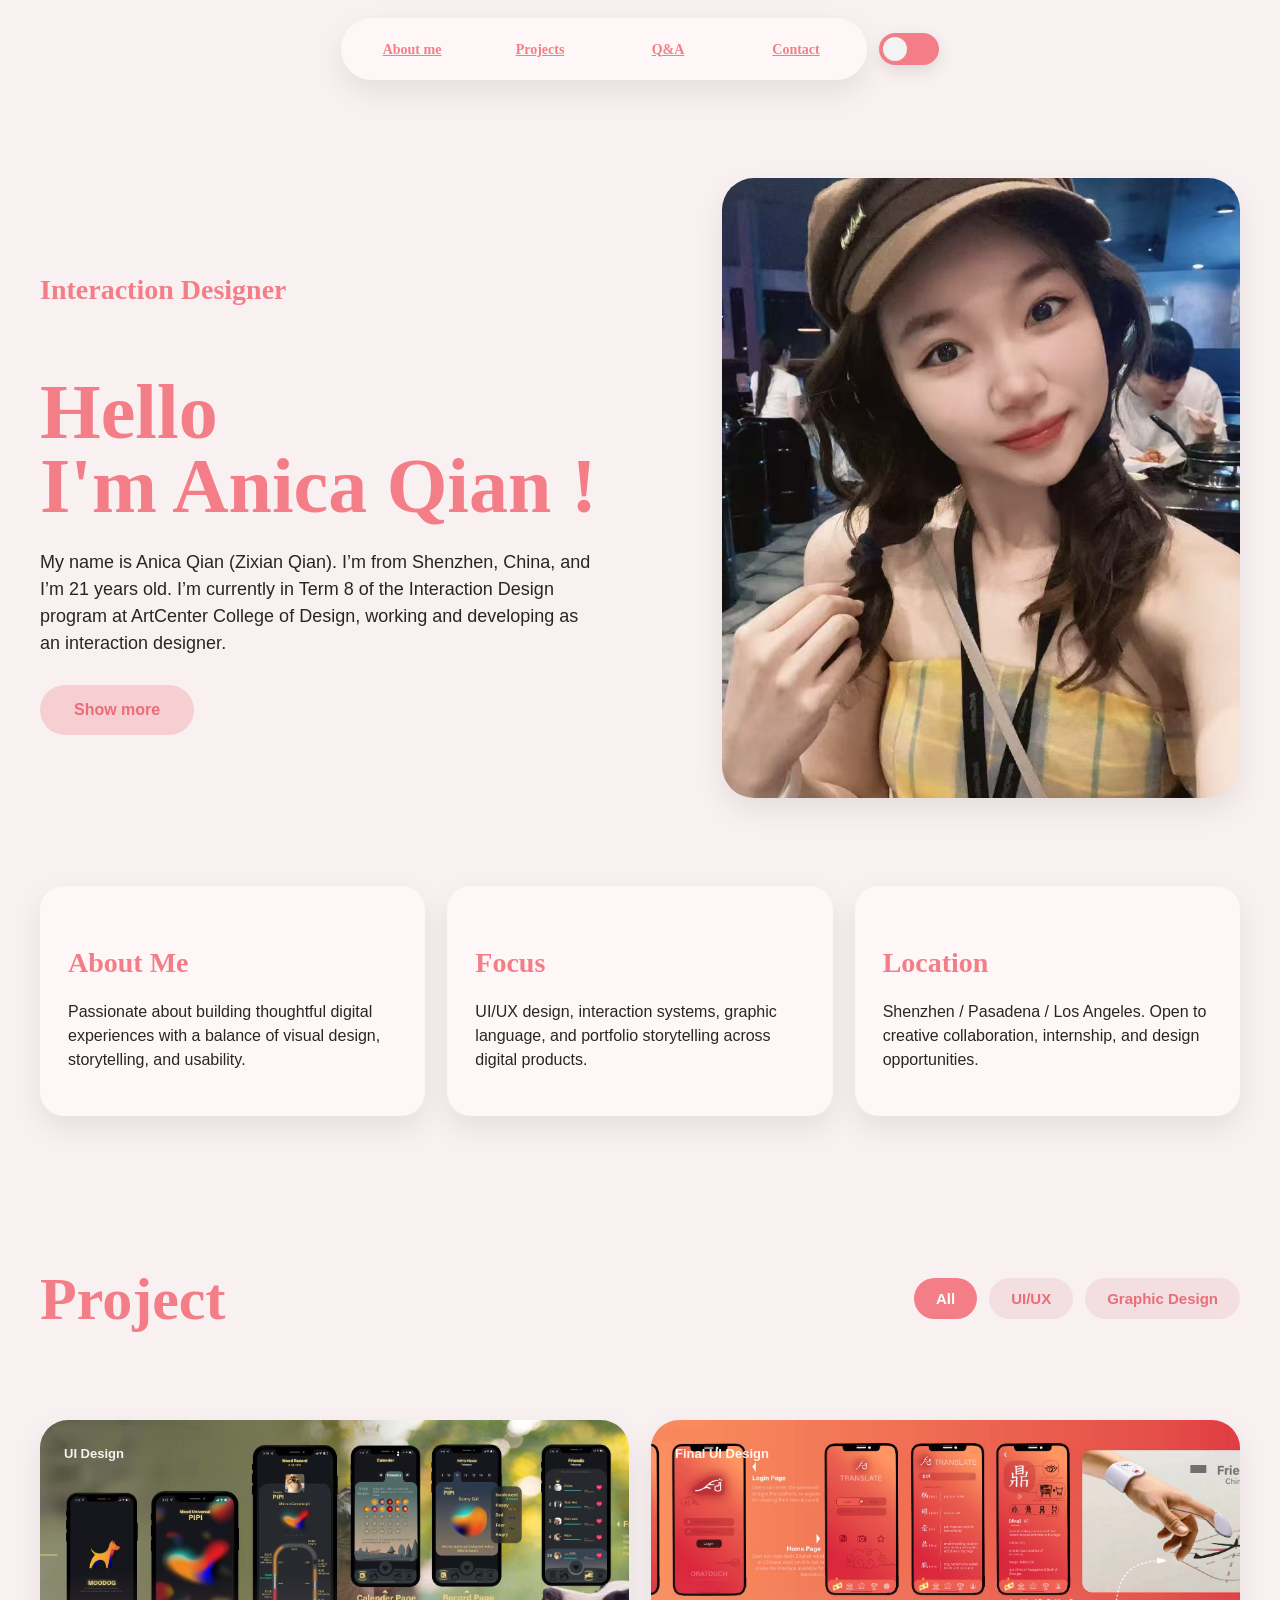
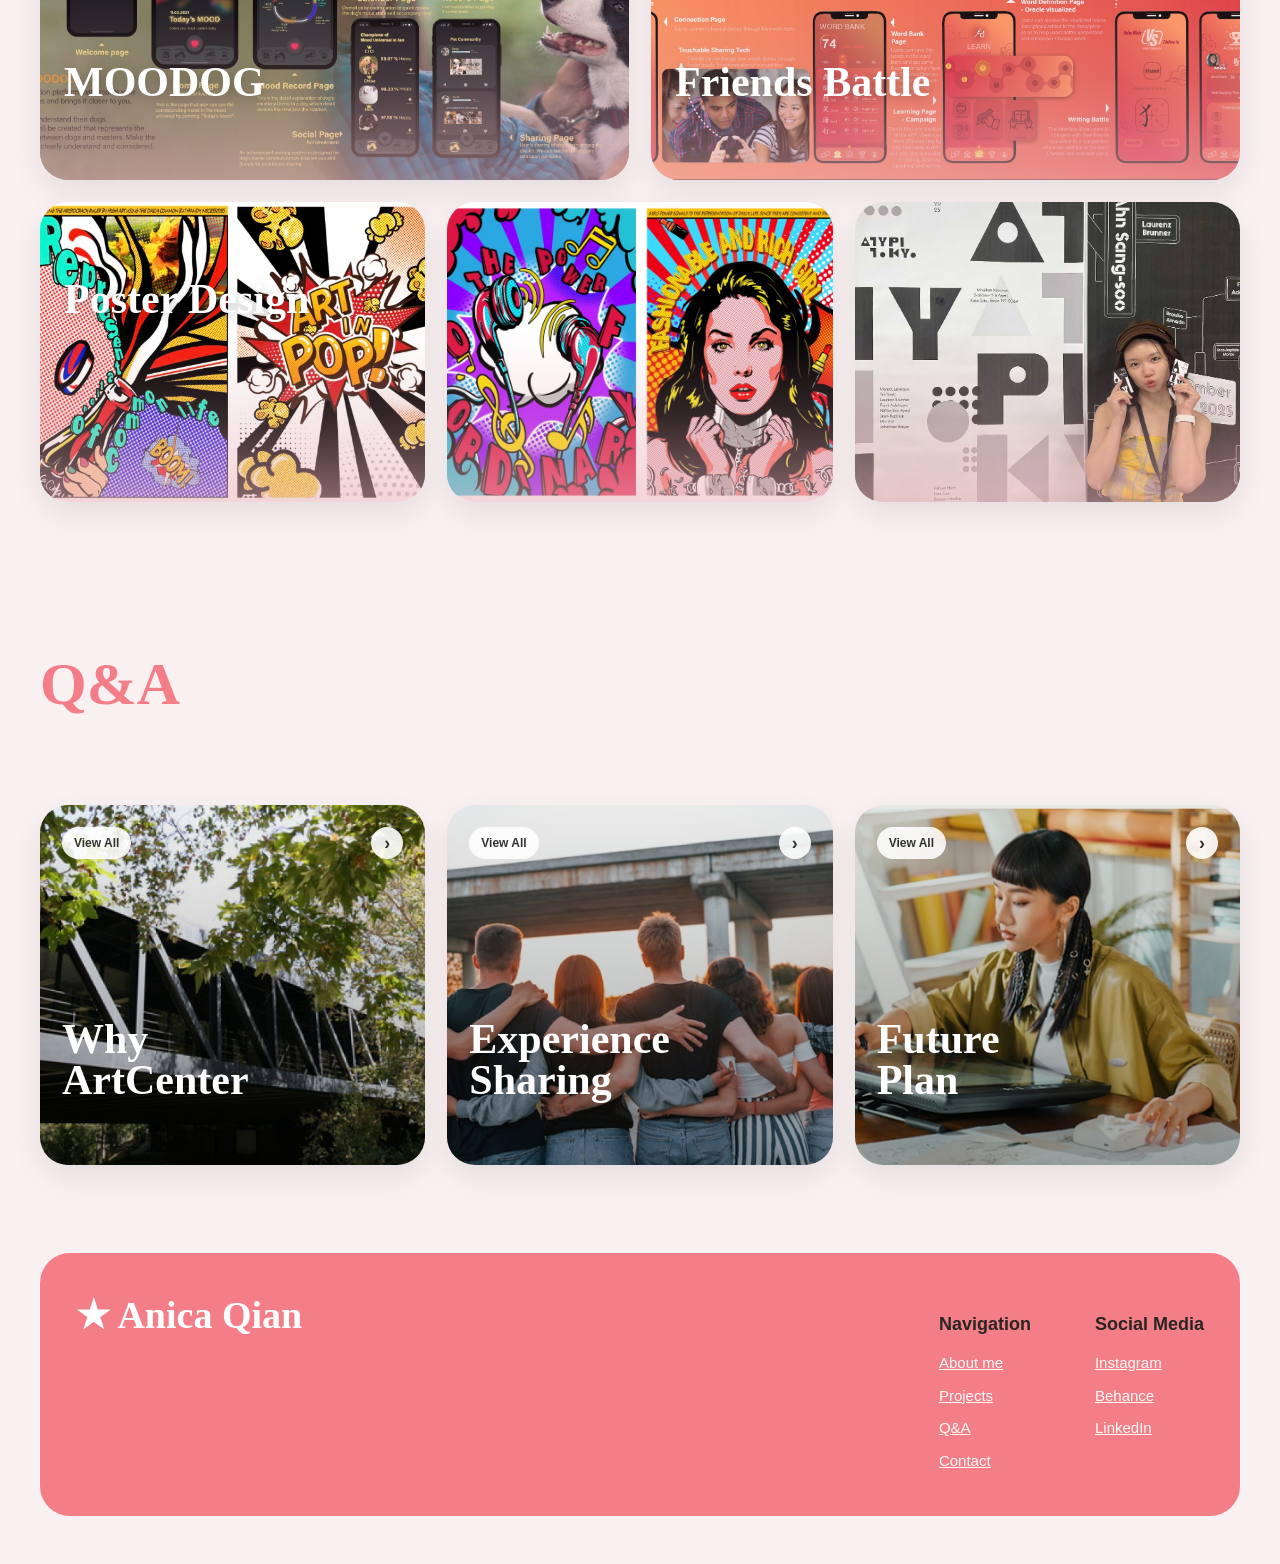
==== index.html @ 32e44bdc "rename homepage to index" ====
<!DOCTYPE html>
<html lang="en">
<head>
  <meta charset="UTF-8" />
  <meta name="viewport" content="width=device-width, initial-scale=1.0" />
  <title>Anica Qian Portfolio</title>
  <link rel="stylesheet" href="cssreset.css" />
  <link rel="stylesheet" href="style.css" />
</head>
<body>
  <div class="site-wrapper">

    
    <header class="header">
  <button class="menu-toggle" id="menuToggle" aria-label="Open menu"
  onclick="document.getElementById('siteNav').classList.toggle('open'); this.classList.toggle('active');">
    <span></span>
    <span></span>
  </button>

  <nav class="nav" id="siteNav">
    <a href="#about" class="nav-link">About me</a>
    <a href="#projects" class="nav-link">Projects</a>
    <a href="#qa" class="nav-link">Q&amp;A</a>
    <a href="#footer" class="nav-link">Contact</a>
  </nav>

  <label class="theme-toggle" for="themeCheckbox" aria-label="Toggle dark mode">
    <input type="checkbox" id="themeCheckbox" />
    <span class="theme-slider"></span>
  </label>
</header>
   
    <main>
      <section class="hero section" id="about">
        <div class="hero-left">
          <p class="hero-tag serif-title">Interaction Designer</p>
          <h1 class="hero-title serif-title">Hello<br />I'm Anica Qian !</h1>
          <p class="hero-intro">
            My name is Anica Qian (Zixian Qian). I’m from Shenzhen, China,
            and I’m 21 years old. I’m currently in Term 8 of the Interaction
            Design program at ArtCenter College of Design, working and developing
            as an interaction designer.
          </p>
          <button class="primary-btn">Show more</button>
        </div>

        <div class="hero-right">
  <div class="hero-photo-card">
    <img class="hero-img active" src="img1.jpg" />
    <img class="hero-img" src="img2.jpg" />
    <img class="hero-img" src="img3.jpg" />
  </div>
</div>
      </section>

      
      <section class="section about-strip">
        <div class="info-card">
          <h3 class="serif-title">About Me</h3>
          <p>
            Passionate about building thoughtful digital experiences with a
            balance of visual design, storytelling, and usability.
          </p>
        </div>
        <div class="info-card">
          <h3 class="serif-title">Focus</h3>
          <p>
            UI/UX design, interaction systems, graphic language, and portfolio
            storytelling across digital products.
          </p>
        </div>
        <div class="info-card">
          <h3 class="serif-title">Location</h3>
          <p>
            Shenzhen / Pasadena / Los Angeles. Open to creative collaboration,
            internship, and design opportunities.
          </p>
        </div>
      </section>

      <section class="section projects-section" id="projects">
        <div class="section-head">
          <h2 class="section-title serif-title">Project</h2>

          <div class="filter-group">
            <button class="filter-btn active">All</button>
            <button class="filter-btn">UI/UX</button>
            <button class="filter-btn">Graphic Design</button>
          </div>
        </div>

        <div class="projects-grid">
          <article class="project-card large-card">
  <img src="img7.jpg" alt="MOODOG project" />

  <div class="project-overlay">
    <span class="project-label">UI Design</span>
    <h3 class="project-name serif-title">MOODOG</h3>
  </div>

  <div class="project-hover-content">
    <span class="project-label">UI Design</span>
    <h3 class="project-name serif-title">MOODOG</h3>
    <p class="project-description">
      Moodog is a solution platform that records your dog's mood changes
      and brings it closer to you.
      <br /><br />
      Better for people understand their dogs. A special pattern will be
      created that represents the daily relationship between dogs and
      masters. Make the information can be clearly understand and considered.
    </p>
  </div>
</article>

         <article class="project-card large-card">
  <img src="img5.jpg" alt="Friends Battle project" />

  <div class="project-overlay">
    <span class="project-label">Final UI Design</span>
    <h3 class="project-name serif-title">Friends Battle</h3>
  </div>

  <div class="project-hover-content">
    <span class="project-label">Final UI Design</span>
    <h3 class="project-name serif-title">Friends Battle</h3>
    <h4 class="project-subtitle">Chinese hand writing</h4>
    <p class="project-description">
      Oratouch is an interactive Chinese learning app that helps users
      learn vocabulary and practice handwriting in a fun way. It combines
      translation, visualized character meanings, and a personalized word
      bank to support language learning. 
  </div>
</article>

          <article class="project-card small-card">
  <img
    src="img9.jpg"
    alt="Poster design 1"
  />
  <div class="project-overlay">
    <h3 class="project-name serif-title">Poster Design</h3>
  </div>
</article>
          <article class="project-card small-card">
            <img
              src="img10.jpg"
              alt="Poster design 2"
            />
          </article>

          <article class="project-card small-card">
            <img
              src="img21.jpg"
              alt="Poster design 3"
            />
          </article>
        </div>

       
      </section>

      
      <section class="section qa-section" id="qa">
        <div class="section-head">
          <h2 class="section-title serif-title">Q&amp;A</h2>
        </div>

        <div class="qa-grid">
          
           <a href="why-artcenter.html" class="qa-card qa-link-card">
  <img src="img11.png" alt="Why ArtCenter" />
  <div class="qa-overlay">
    <div class="qa-top">
      <span class="qa-pill">View All</span>
      <span class="qa-arrow">›</span>
    </div>
    <h3 class="qa-title serif-title">Why<br />ArtCenter</h3>
  </div>
</a>

          <a href="experience-sharing.html" class="qa-card qa-link-card">
  <img
    src="img12.png"
    alt="Experience Sharing"
  />
  <div class="qa-overlay">
    <div class="qa-top">
      <span class="qa-pill">View All</span>
      <span class="qa-arrow">›</span>
    </div>
    <h3 class="qa-title serif-title">Experience<br />Sharing</h3>
  </div>
</a>

          <a href="future-plan.html" class="qa-card qa-link-card">
  <img
    src="img13.png"
    alt="Future Plan"
  />
  <div class="qa-overlay">
    <div class="qa-top">
      <span class="qa-pill">View All</span>
      <span class="qa-arrow">›</span>
    </div>
    <h3 class="qa-title serif-title">Future<br />Plan</h3>
  </div>
</a>
        </div>
      </section>
    </main>

   
    <footer class="footer" id="footer">
      <div class="footer-brand serif-title">★ Anica Qian</div>

      <div class="footer-links">
        <div class="footer-col">
          <h4>Navigation</h4>
          <a href="#about">About me</a>
          <a href="#projects">Projects</a>
          <a href="#qa">Q&amp;A</a>
          <a href="#footer">Contact</a>
        </div>

        <div class="footer-col">
          <h4>Social Media</h4>
          <a href="#">Instagram</a>
          <a href="#">Behance</a>
          <a href="#">LinkedIn</a>
        </div>
      </div>
    </footer>
  </div>

  <script src="java.js"></script>
</body>
</html>
---- style.css ----
:root {
  --bg: #f9f0f1;
  --surface: #fff7f7;
  --primary: #f47e87;
  --primary-dark: #eb6d77;
  --soft-pink: #f6cfd3;
  --soft-pink-2: #f3dfe1;
  --text: #2a2525;
  --white: #ffffff;
  --shadow: 0 12px 30px rgba(0, 0, 0, 0.08);
  --border-radius: 24px;
  --max-width: 1280px;
}

body:has(#themeCheckbox:checked) {
  --bg: #1b1819;
  --surface: #272122;
  --primary: #f1b8c8;
  --primary-dark: #d98fa0;
  --soft-pink: #4b373a;
  --soft-pink-2: #3b2d2f;
  --text: #f8eeee;
  --white: #ffffff;
  --shadow: 0 12px 30px rgba(0, 0, 0, 0.25);
}

body {
  font-family: Arial, Helvetica, sans-serif;
  background: var(--bg);
  color: var(--text);
  line-height: 1.5;
  transition: background 0.35s ease, color 0.35s ease;
}

.nav {
  background: var(--surface);
  border-radius: 999px;
  padding: 6px 10px;
  display: inline-flex;
  align-items: center;
  justify-content: center;
  gap: 6px;
  height: 50px;
  box-shadow: var(--shadow);
}

.theme-toggle {
  position: relative;
  width: 60px;
  height: 32px;
  display: inline-block;
  flex-shrink: 0;
  cursor: pointer;
  align-self: center;
}

.theme-toggle input {
  position: absolute;
  opacity: 0;
  pointer-events: none;
}

.theme-slider {
  position: absolute;
  inset: 0;
  background: var(--primary);
  border-radius: 999px;
  box-shadow: 0 6px 16px rgba(0, 0, 0, 0.1);
  transition: background 0.25s ease;
}

.theme-slider::before {
  content: "";
  position: absolute;
  width: 24px;
  height: 24px;
  left: 4px;
  top: 4px;
  border-radius: 50%;
  background: #f3f3f3;
  transition: transform 0.25s ease;
}

.theme-toggle input:checked + .theme-slider::before {
  transform: translateX(28px);
}

.nav-link,
.section-title,
.serif-title,
.hero-tag,
.hero-title {
  color: var(--primary);
}

.hero-intro,
.info-card p,
.project-description,
.footer a,
.footer h4 {
  color: var(--text);
}


img {
  width: 100%;
  height: 100%;
  object-fit: cover;
}

.site-wrapper {
  max-width: var(--max-width);
  margin: 0 auto;
  padding: 170px 32px 40px;
}

.section {
  margin-bottom: 88px;
}

.serif-title {
  font-family: Georgia, "Times New Roman", serif;
  color: var(--primary);
  font-weight: 700;
}


.header {
  position: fixed;
  top: 18px;
  left: 50%;
  transform: translateX(-50%);
  width: auto;
  z-index: 9999;
  display: flex;
  justify-content: center;
  gap: 12px;
}

.logo {
  font-size: 34px;
  white-space: nowrap;
}


.nav-link {
  display: inline-flex;
  align-items: center;
  justify-content: center;
  min-width: 90px;
  height: 38px;
  padding: 0 16px;
  border-radius: 999px;
  color: var(--primary);
  font-size: 14px;
  font-weight: 700;
  font-family: Georgia, "Times New Roman", serif;
  transition: 0.25s;
}


.nav-link {
  display: inline-flex;
  align-items: center;
  justify-content: center;
  min-width: 90px;
  height: 38px;
  padding: 0 16px;
  border-radius: 999px;
  color: var(--primary);
  font-size: 14px;
  font-weight: 700;
  font-family: Georgia, "Times New Roman", serif;
  transition: 0.25s;
}

.nav-link:hover {
  background: var(--primary);
  color: var(--white);
}

.nav-link.active {
  background: var(--primary);
  color: var(--white);
}

.hero {
  display: grid;
  grid-template-columns: 1.1fr 0.9fr;
  gap: 48px;
  align-items: center;
}

.hero-tag {
  font-size: 28px;
  margin-bottom: 18px;
}

.hero-title {
  font-size: 78px;
  line-height: 0.95;
  margin-bottom: 26px;
}

.hero-photo-card {
  position: relative;
  overflow: hidden;
}

.hero-img {
  position: absolute;
  inset: 0;
  width: 100%;
  height: 100%;
  object-fit: cover;

  opacity: 0;
  transition: opacity 0.8s ease;
}

.hero-img.active {
  opacity: 1;
}

.hero-intro {
  max-width: 560px;
  font-size: 18px;
  margin-bottom: 28px;
}

.btn,
.show-more-btn,
button {
  background: var(--primary);
  color: var(--white);
  border: none;
  transition: background 0.3s ease, color 0.3s ease, transform 0.2s ease;
}
.btn:hover,
.show-more-btn:hover,
button:hover {
  background: var(--primary-dark);
}

.hero-photo-card {
  position: relative;  
  height: 620px;
  overflow: hidden;
  border-radius: 32px;
}

.hero-img {
  position: absolute;   
  top: 0;
  left: 0;
  width: 100%;
  height: 100%;
  object-fit: cover;

  opacity: 0;
  transition: opacity 0.8s ease;
}

.hero-img.active {
  opacity: 1;
}

.primary-btn {
  background: var(--soft-pink);
  color: var(--primary-dark);
  padding: 16px 34px;
  border-radius: 999px;
  font-size: 16px;
  font-weight: 700;
  transition: 0.25s;

   border: none;
}

.primary-btn:hover {
  transform: translateY(-2px);
}

.hero-photo-card {
  height: 620px;
  border-radius: 32px;
  overflow: hidden;
  box-shadow: var(--shadow);
}


.about-strip {
  display: grid;
  grid-template-columns: repeat(3, 1fr);
  gap: 22px;
}

.info-card {
  background: var(--surface);
  border-radius: var(--border-radius);
  padding: 28px;
  box-shadow: var(--shadow);
  transition: all 0.3s ease;
}

.info-card:hover {
  transform: translateY(-8px);
  box-shadow: 0 16px 40px rgba(0, 0, 0, 0.12);
}

.info-card h3 {
  font-size: 28px;
  margin-bottom: 12px;
}

.info-card p {
  font-size: 16px;
}


.section-head {
  display: flex;
  justify-content: space-between;
  align-items: center;
  gap: 24px;
  margin-bottom: 26px;
}

.section-title {
  font-size: 60px;
}

.filter-group {
  display: flex;
  gap: 12px;
  flex-wrap: wrap;
}

.filter-btn {
  background: var(--soft-pink-2);
  color: var(--primary-dark);
  padding: 12px 22px;
  border-radius: 999px;
  font-size: 15px;
  font-weight: 700;
  border: none;
}

.filter-btn.active,
.filter-btn:hover {
  background: var(--primary);
  color: var(--white);
}


.projects-grid {
  display: grid;
  grid-template-columns: repeat(12, 1fr);
  gap: 22px;
}

.project-card {
  position: relative;
  overflow: hidden;
  border-radius: 28px;
  box-shadow: var(--shadow);

}


.project-card::after {
  content: "";
  position: absolute;
  inset: 0;
  z-index: 1;
  background: linear-gradient(
    to top,
    rgba(237, 181, 188, 0.572) 0%,
    rgba(219, 165, 171, 0.241) 28%,
    rgba(255, 210, 215, 0) 58%
  );
  pointer-events: none;
}

.qa-card::after {
  content: "";
  position: absolute;
  inset: 0;
  z-index: 1;
  background: linear-gradient(
    to top,
    rgba(0, 0, 0, 0.34),
    rgba(0, 0, 0, 0.05)
  );
  pointer-events: none;
}

.large-card {
  grid-column: span 6;
  height: 360px;
}

.small-card {
  grid-column: span 4;
  height: 300px;
}

.project-overlay {
  position: absolute;
  inset: 0;
  z-index: 2;
  padding: 24px;
  display: flex;
  flex-direction: column;
  justify-content: space-between;
}

.project-label {
  font-size: 13px;
  color: rgba(255, 255, 255, 0.92);
  font-weight: 700;
}

.project-name {
  font-size: 42px;
  color: var(--white);
  text-shadow: 0 3px 12px rgba(0, 0, 0, 0.25);
}

.poster-caption {
  margin-top: 18px;
  font-size: 34px;
  text-align: left;
}


.qa-grid {
  display: grid;
  grid-template-columns: repeat(3, 1fr);
  gap: 22px;
}

.qa-card {
  position: relative;
  height: 360px;
  overflow: hidden;
  border-radius: 28px;
  box-shadow: var(--shadow);
}

.project-card {
  position: relative;
  overflow: hidden;
}

.project-hover-content {
  position: absolute;
  inset: 0;
  z-index: 3;
  padding: 28px 34px;
  display: flex;
  flex-direction: column;
  justify-content: flex-start;
  color: white;

  background: linear-gradient(
    to top,
    rgba(235, 170, 175, 0.62) 0%,
    rgba(80, 70, 70, 0.45) 45%,
    rgba(35, 35, 35, 0.38) 100%
  );

  opacity: 0;
  transition: opacity 0.35s ease;
  pointer-events: none;
}

.project-card:hover .project-hover-content {
  opacity: 1;
}

.project-card:hover .project-overlay {
  opacity: 0;
  transition: opacity 0.25s ease;
}

.project-hover-content .project-label {
  font-size: 14px;
  color: rgba(255, 255, 255, 0.82);
  margin-bottom: 10px;
}

.project-hover-content .project-name {
  font-size: 34px;
  color: white;
  margin-bottom: 8px;
}

.project-subtitle {
  font-size: 18px;
  font-weight: 700;
  color: white;
  margin-bottom: 18px;
}

.project-description {
  max-width: 88%;
  font-size: 16px;
  line-height: 1.35;
  color: rgba(255, 255, 255, 0.95);
}

.qa-overlay {
  position: absolute;
  inset: 0;
  z-index: 2;
  padding: 22px;
  display: flex;
  flex-direction: column;
  justify-content: space-between;
  color: var(--white);
}

.qa-top {
  display: flex;
  justify-content: space-between;
  align-items: center;
}

.qa-pill {
  background: rgba(255, 255, 255, 0.88);
  color: #333;
  font-size: 12px;
  padding: 7px 12px;
  border-radius: 999px;
  font-weight: 700;
}

.qa-arrow {
  width: 32px;
  height: 32px;
  border-radius: 50%;
  background: rgba(255, 255, 255, 0.9);
  color: #333;
  display: flex;
  align-items: center;
  justify-content: center;
  font-size: 18px;
  font-weight: 700;
}

.qa-link-card {
  display: block;
}
.qa-title {
  font-size: 42px;
  line-height: 0.98;
  color: var(--white);
}


.footer {
  background: var(--primary);
  color: var(--white);
  border-radius: 30px;
  padding: 34px 36px;
  display: flex;
  justify-content: space-between;
  align-items: flex-start;
  gap: 32px;
}

.footer-brand {
  font-size: 38px;
  color: var(--white);
}

.footer-links {
  display: flex;
  gap: 64px;
}

.footer-col h4 {
  font-size: 18px;
  margin-bottom: 14px;
}

.footer-col a {
  display: block;
  margin-bottom: 10px;
  font-size: 15px;
  color: rgba(255, 255, 255, 0.95);
}


@media (max-width: 1100px) {
  .hero {
    grid-template-columns: 1fr;
  }

  .hero-photo-card {
    height: 500px;
  }

  .about-strip {
    grid-template-columns: 1fr;
  }

  .section-head {
    flex-direction: column;
    align-items: flex-start;
  }

  .large-card {
    grid-column: span 12;
  }

  .small-card {
    grid-column: span 4;
  }

  .qa-grid {
    grid-template-columns: 1fr;
  }

  .footer {
    flex-direction: column;
  }
}

@media (max-width: 760px) {
  .header {
    position: relative !important;
    display: block !important;
    margin-bottom: 20px !important;
  }

  #menuToggle {
    display: block !important;
    position: absolute !important;
    top: 6px !important;
    right: 0 !important;
    z-index: 100000 !important;
  }

  #siteNav {
    display: none !important;
  }

  #siteNav.open {
  display: flex !important;
  position: relative !important;
  top: auto !important;
  left: auto !important;
  right: auto !important;
  width: 100% !important;
  flex-direction: column !important;
  gap: 10px !important;
  padding-top: 16px !important;
  background: transparent !important;
  box-shadow: none !important;
  z-index: auto !important;
}

  #siteNav.open .nav-link {
    display: block !important;
    width: 100% !important;
    text-align: center !important;
    font-size: 18px !important;
    line-height: 1.2 !important;
    padding: 14px 16px !important;
    border-radius: 999px !important;
    background: var(--soft-pink) !important;
    color: var(--primary) !important;
  }

  .theme-toggle {
    position: relative !important;
    display: block !important;
    margin: 14px 0 0 auto !important;
    right: auto !important;
    top: auto !important;
    z-index: auto !important;
  }
}



 body:has(#themeCheckbox:checked) {
  background: var(--bg);
  color: var(--text);
}

body:has(#themeCheckbox:checked) {
  background: var(--surface);
  box-shadow: var(--shadow);
}

 body:has(#themeCheckbox:checked) .info-card {
  background: var(--surface);
  color: var(--text);
}

 body:has(#themeCheckbox:checked) .footer {
  background: var(--primary);
  color: var(--white);
}

body:has(#themeCheckbox:checked) .nav-link,
body:has(#themeCheckbox:checked) .section-title,
body:has(#themeCheckbox:checked) .serif-title,
body:has(#themeCheckbox:checked) .hero-tag,
body:has(#themeCheckbox:checked) .hero-title {
  color: var(--primary);
}
body:has(#themeCheckbox:checked) .hero-intro,
body:has(#themeCheckbox:checked) .info-card p,
body:has(#themeCheckbox:checked) .project-description,
body:has(#themeCheckbox:checked) .footer a,
body:has(#themeCheckbox:checked) .footer h4 {
  color: var(--text);
}

body:has(#themeCheckbox:checked) .project-card {
  box-shadow: var(--shadow);
}

body:has(#themeCheckbox:checked)  .qa-card {
  box-shadow: var(--shadow);
}

body:has(#themeCheckbox:checked)  .hero-photo-card {
  box-shadow: var(--shadow);
}
.menu-toggle {
  display: none;
  width: 44px;
  height: 44px;
  border: none;
  background: transparent;
  cursor: pointer;
  padding: 0;
  z-index: 1002;
}

.menu-toggle span {
  display: block;
  width: 28px;
  height: 3px;
  margin: 5px auto;
  border-radius: 999px;
  background: var(--primary);
  transition: transform 0.3s ease, opacity 0.3s ease;
}

.menu-toggle.active span:nth-child(1) {
  transform: translateY(8px) rotate(45deg);
}

.menu-toggle.active span:nth-child(2) {
  opacity: 0;
}

.menu-toggle.active span:nth-child(3) {
  transform: translateY(-8px) rotate(-45deg);
}

@media (max-width: 760px) {
  .header {
    position: relative;
    display: flex;
    align-items: flex-start;
    justify-content: space-between;
    gap: 12px;
  }

  .menu-toggle {
    display: block;
    order: 2;
    position: absolute;
    top: 0px;
    right: 0;
  }

  .nav {
    display: none;
    width: 100%;
    flex-direction: column;
    gap: 12px;
    background: transparent;
    box-shadow: none;
    padding: 56px 0 0;
  }

  .nav.open {
    display: flex;
  }

  .nav-link {
    width: 100%;
    display: block;
    text-align: center;
    background: var(--soft-pink);
    color: var(--primary);
    font-family: Georgia, "Times New Roman", serif;
    font-size: 24px;
    font-weight: 700;
    padding: 18px 20px;
    border-radius: 999px;
  }

  .nav-link.active,
  .nav-link:hover {
    background: var(--primary);
    color: var(--white);
  }

  .theme-toggle {
    position: absolute;
    right: 18px;
    top: 320px;
    z-index: 1001;
  }
}

@media (min-width: 761px) {
  .menu-toggle {
    display: none;
  }

  .nav {
    display: inline-flex !important;
  }
}

@media (max-width: 760px) {
  .header {
    position: relative !important;
  }

  .menu-toggle {
    display: block !important;
    position: absolute !important;
    top: 6px !important;
    right: 0 !important;
    z-index: 10003 !important;
  }

  .nav {
    display: none !important;
    position: absolute !important;
    top: 56px !important;
    left: 0 !important;
    right: 0 !important;
    width: 100% !important;
    flex-direction: column !important;
    gap: 12px !important;
    padding: 0 !important;
    background: transparent !important;
    box-shadow: none !important;
    z-index: 10002 !important;
  }

  .nav.open {
    display: flex !important;
  }

  .nav-link {
    width: 100% !important;
    display: block !important;
    text-align: center !important;
    font-size: 24px !important;
    padding: 18px 20px !important;
    border-radius: 999px !important;
  }

  .theme-toggle {
    position: absolute !important;
    right: 18px !important;
    top: 300px !important;
    z-index: 10003 !important;
  }
}
@media (max-width: 760px) {
  #menuToggle {
    display: block !important;
    position: absolute !important;
    top: 6px !important;
    right: 0 !important;
    z-index: 10010 !important;
  }

  #siteNav {
    display: none !important;
  }

  #siteNav.open {
    display: flex !important;
    position: absolute !important;
    top: 56px !important;
    left: 0 !important;
    right: 0 !important;
    width: 100% !important;
    flex-direction: column !important;
    gap: 12px !important;
    padding: 0 !important;
    background: transparent !important;
    box-shadow: none !important;
    z-index: 10009 !important;
  }

  #siteNav.open .nav-link {
    display: block !important;
    width: 100% !important;
    text-align: center !important;
    font-size: 24px !important;
    padding: 18px 20px !important;
    border-radius: 999px !important;
    background: var(--soft-pink) !important;
    color: var(--primary) !important;
  }
}
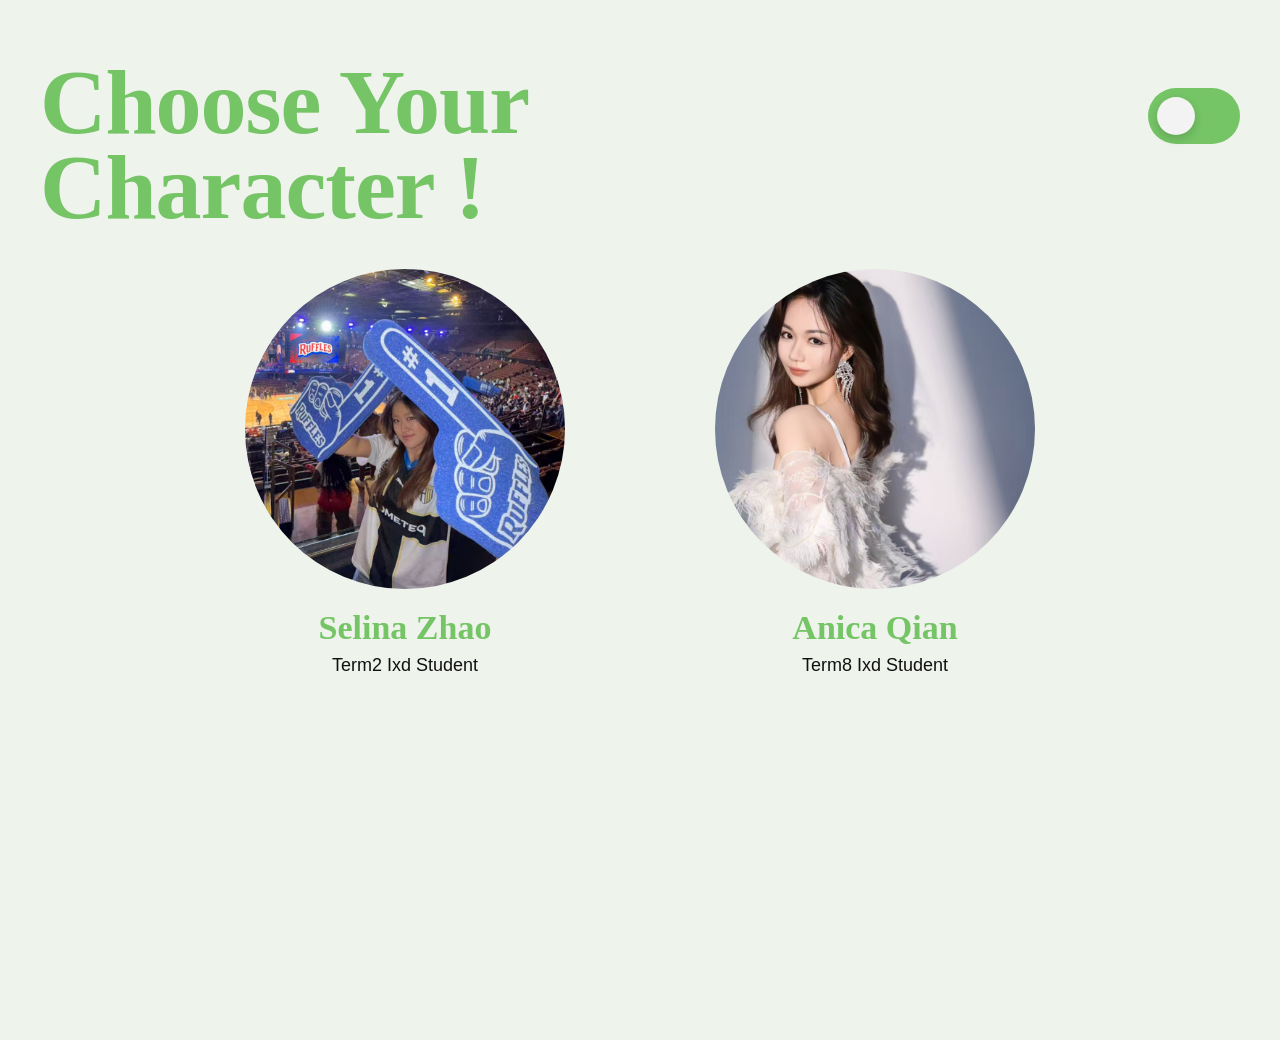
==== commit ead269ce: "add new html and css files" ====
--- a/index.html
+++ b/index.html
@@ -3,236 +3,233 @@
 <head>
   <meta charset="UTF-8" />
   <meta name="viewport" content="width=device-width, initial-scale=1.0" />
-  <title>Anica Qian Portfolio</title>
+  <title>Choose Your Character</title>
   <link rel="stylesheet" href="cssreset.css" />
-  <link rel="stylesheet" href="style.css" />
+  <style>
+    :root {
+      --bg: #eef3ec;
+      --green: #75c466;
+      --text: #111111;
+      --subtext: #111111;
+      --toggle-bg: #75c466;
+      --toggle-circle: #f3f3f3;
+    }
+
+    body.dark {
+      --bg: #000000;
+      --green: #7dff68;
+      --text: #ffffff;
+      --subtext: #ffffff;
+      --toggle-bg: #7dff68;
+      --toggle-circle: #f3f3f3;
+    }
+
+    body {
+      margin: 0;
+      background: var(--bg);
+      font-family: Arial, Helvetica, sans-serif;
+      min-height: 100vh;
+      transition: background 0.3s ease, color 0.3s ease;
+    }
+
+    .landing-page {
+      max-width: 1200px;
+      margin: 0 auto;
+      padding: 60px 40px 80px;
+      min-height: 100vh;
+    }
+
+    .top-row {
+      display: flex;
+      justify-content: space-between;
+      align-items: flex-start;
+      margin-bottom: 40px;
+    }
+
+    .landing-title {
+      font-family: Georgia, "Times New Roman", serif;
+      font-size: 92px;
+      line-height: 0.92;
+      color: var(--green);
+      font-weight: 700;
+      letter-spacing: -1px;
+      margin: 0;
+    }
+
+    .theme-toggle {
+      width: 92px;
+      height: 56px;
+      background: var(--toggle-bg);
+      border: none;
+      border-radius: 999px;
+      position: relative;
+      flex-shrink: 0;
+      margin-top: 28px;
+      cursor: pointer;
+      padding: 0;
+    }
+
+    .theme-toggle-circle {
+      width: 38px;
+      height: 38px;
+      border-radius: 50%;
+      background: var(--toggle-circle);
+      position: absolute;
+      top: 9px;
+      left: 9px;
+      transition: left 0.28s ease;
+      box-shadow: 0 4px 10px rgba(0, 0, 0, 0.15);
+    }
+
+    body.dark .theme-toggle-circle {
+      left: 45px;
+    }
+
+    .character-grid {
+      display: flex;
+      justify-content: center;
+      gap: 110px;
+      margin-top: 10px;
+      flex-wrap: wrap;
+    }
+
+    .character-card {
+      text-align: center;
+      width: 360px;
+    }
+
+    .character-link {
+      text-decoration: none;
+      color: inherit;
+      display: block;
+    }
+
+    .character-photo {
+      width: 320px;
+      height: 320px;
+      margin: 0 auto 20px;
+      border-radius: 50%;
+      overflow: hidden;
+      transition: transform 0.3s ease, box-shadow 0.3s ease;
+    }
+
+    .character-photo img {
+      width: 100%;
+      height: 100%;
+      object-fit: cover;
+      display: block;
+      transition: transform 0.35s ease;
+    }
+
+    .character-photo:hover {
+      transform: translateY(-6px);
+      box-shadow: 0 10px 24px rgba(0, 0, 0, 0.18);
+    }
+
+    .character-photo:hover img {
+      transform: scale(1.05);
+    }
+
+    .character-name {
+      font-family: Georgia, "Times New Roman", serif;
+      font-size: 34px;
+      color: var(--green);
+      font-weight: 700;
+      margin: 0 0 8px;
+    }
+
+    .character-role {
+      font-size: 18px;
+      color: var(--subtext);
+      margin: 0;
+    }
+
+    @media (max-width: 900px) {
+      .landing-page {
+        padding: 36px 20px 60px;
+      }
+
+      .top-row {
+        flex-direction: column;
+        align-items: flex-start;
+        gap: 24px;
+        margin-bottom: 36px;
+      }
+
+      .landing-title {
+        font-size: 60px;
+      }
+
+      .theme-toggle {
+        margin-top: 0;
+      }
+
+      .character-grid {
+        gap: 50px;
+      }
+
+      .character-card {
+        width: 100%;
+      }
+
+      .character-photo {
+        width: 250px;
+        height: 250px;
+      }
+
+      .character-name {
+        font-size: 28px;
+      }
+    }
+  </style>
 </head>
 <body>
-  <div class="site-wrapper">
-
-    
-    <header class="header">
-  <button class="menu-toggle" id="menuToggle" aria-label="Open menu"
-  onclick="document.getElementById('siteNav').classList.toggle('open'); this.classList.toggle('active');">
-    <span></span>
-    <span></span>
-  </button>
-
-  <nav class="nav" id="siteNav">
-    <a href="#about" class="nav-link">About me</a>
-    <a href="#projects" class="nav-link">Projects</a>
-    <a href="#qa" class="nav-link">Q&amp;A</a>
-    <a href="#footer" class="nav-link">Contact</a>
-  </nav>
-
-  <label class="theme-toggle" for="themeCheckbox" aria-label="Toggle dark mode">
-    <input type="checkbox" id="themeCheckbox" />
-    <span class="theme-slider"></span>
-  </label>
-</header>
-   
-    <main>
-      <section class="hero section" id="about">
-        <div class="hero-left">
-          <p class="hero-tag serif-title">Interaction Designer</p>
-          <h1 class="hero-title serif-title">Hello<br />I'm Anica Qian !</h1>
-          <p class="hero-intro">
-            My name is Anica Qian (Zixian Qian). I’m from Shenzhen, China,
-            and I’m 21 years old. I’m currently in Term 8 of the Interaction
-            Design program at ArtCenter College of Design, working and developing
-            as an interaction designer.
-          </p>
-          <button class="primary-btn">Show more</button>
+  <div class="landing-page">
+    <div class="top-row">
+      <h1 class="landing-title">Choose Your<br />Character !</h1>
+
+      <button class="theme-toggle" id="themeToggle" aria-label="Toggle dark mode" type="button">
+        <span class="theme-toggle-circle"></span>
+      </button>
+    </div>
+
+    <div class="character-grid">
+      <a href="./selina.html" class="character-card character-link">
+  <div class="character-photo">
+    <img src="selina.png" alt="Selina Zhao" />
+  </div>
+  <h2 class="character-name">Selina Zhao</h2>
+  <p class="character-role">Term2 Ixd Student</p>
+</a>
+
+      <a href="./portfolio.html" class="character-card character-link">
+        <div class="character-photo">
+          <img src="anica.png" alt="Anica Qian" />
         </div>
-
-        <div class="hero-right">
-  <div class="hero-photo-card">
-    <img class="hero-img active" src="img1.jpg" />
-    <img class="hero-img" src="img2.jpg" />
-    <img class="hero-img" src="img3.jpg" />
+        <h2 class="character-name">Anica Qian</h2>
+        <p class="character-role">Term8 Ixd Student</p>
+      </a>
+    </div>
   </div>
-</div>
-      </section>
-
-      
-      <section class="section about-strip">
-        <div class="info-card">
-          <h3 class="serif-title">About Me</h3>
-          <p>
-            Passionate about building thoughtful digital experiences with a
-            balance of visual design, storytelling, and usability.
-          </p>
-        </div>
-        <div class="info-card">
-          <h3 class="serif-title">Focus</h3>
-          <p>
-            UI/UX design, interaction systems, graphic language, and portfolio
-            storytelling across digital products.
-          </p>
-        </div>
-        <div class="info-card">
-          <h3 class="serif-title">Location</h3>
-          <p>
-            Shenzhen / Pasadena / Los Angeles. Open to creative collaboration,
-            internship, and design opportunities.
-          </p>
-        </div>
-      </section>
-
-      <section class="section projects-section" id="projects">
-        <div class="section-head">
-          <h2 class="section-title serif-title">Project</h2>
-
-          <div class="filter-group">
-            <button class="filter-btn active">All</button>
-            <button class="filter-btn">UI/UX</button>
-            <button class="filter-btn">Graphic Design</button>
-          </div>
-        </div>
-
-        <div class="projects-grid">
-          <article class="project-card large-card">
-  <img src="img7.jpg" alt="MOODOG project" />
-
-  <div class="project-overlay">
-    <span class="project-label">UI Design</span>
-    <h3 class="project-name serif-title">MOODOG</h3>
-  </div>
-
-  <div class="project-hover-content">
-    <span class="project-label">UI Design</span>
-    <h3 class="project-name serif-title">MOODOG</h3>
-    <p class="project-description">
-      Moodog is a solution platform that records your dog's mood changes
-      and brings it closer to you.
-      <br /><br />
-      Better for people understand their dogs. A special pattern will be
-      created that represents the daily relationship between dogs and
-      masters. Make the information can be clearly understand and considered.
-    </p>
-  </div>
-</article>
-
-         <article class="project-card large-card">
-  <img src="img5.jpg" alt="Friends Battle project" />
-
-  <div class="project-overlay">
-    <span class="project-label">Final UI Design</span>
-    <h3 class="project-name serif-title">Friends Battle</h3>
-  </div>
-
-  <div class="project-hover-content">
-    <span class="project-label">Final UI Design</span>
-    <h3 class="project-name serif-title">Friends Battle</h3>
-    <h4 class="project-subtitle">Chinese hand writing</h4>
-    <p class="project-description">
-      Oratouch is an interactive Chinese learning app that helps users
-      learn vocabulary and practice handwriting in a fun way. It combines
-      translation, visualized character meanings, and a personalized word
-      bank to support language learning. 
-  </div>
-</article>
-
-          <article class="project-card small-card">
-  <img
-    src="img9.jpg"
-    alt="Poster design 1"
-  />
-  <div class="project-overlay">
-    <h3 class="project-name serif-title">Poster Design</h3>
-  </div>
-</article>
-          <article class="project-card small-card">
-            <img
-              src="img10.jpg"
-              alt="Poster design 2"
-            />
-          </article>
-
-          <article class="project-card small-card">
-            <img
-              src="img21.jpg"
-              alt="Poster design 3"
-            />
-          </article>
-        </div>
-
-       
-      </section>
-
-      
-      <section class="section qa-section" id="qa">
-        <div class="section-head">
-          <h2 class="section-title serif-title">Q&amp;A</h2>
-        </div>
-
-        <div class="qa-grid">
-          
-           <a href="why-artcenter.html" class="qa-card qa-link-card">
-  <img src="img11.png" alt="Why ArtCenter" />
-  <div class="qa-overlay">
-    <div class="qa-top">
-      <span class="qa-pill">View All</span>
-      <span class="qa-arrow">›</span>
-    </div>
-    <h3 class="qa-title serif-title">Why<br />ArtCenter</h3>
-  </div>
-</a>
-
-          <a href="experience-sharing.html" class="qa-card qa-link-card">
-  <img
-    src="img12.png"
-    alt="Experience Sharing"
-  />
-  <div class="qa-overlay">
-    <div class="qa-top">
-      <span class="qa-pill">View All</span>
-      <span class="qa-arrow">›</span>
-    </div>
-    <h3 class="qa-title serif-title">Experience<br />Sharing</h3>
-  </div>
-</a>
-
-          <a href="future-plan.html" class="qa-card qa-link-card">
-  <img
-    src="img13.png"
-    alt="Future Plan"
-  />
-  <div class="qa-overlay">
-    <div class="qa-top">
-      <span class="qa-pill">View All</span>
-      <span class="qa-arrow">›</span>
-    </div>
-    <h3 class="qa-title serif-title">Future<br />Plan</h3>
-  </div>
-</a>
-        </div>
-      </section>
-    </main>
-
-   
-    <footer class="footer" id="footer">
-      <div class="footer-brand serif-title">★ Anica Qian</div>
-
-      <div class="footer-links">
-        <div class="footer-col">
-          <h4>Navigation</h4>
-          <a href="#about">About me</a>
-          <a href="#projects">Projects</a>
-          <a href="#qa">Q&amp;A</a>
-          <a href="#footer">Contact</a>
-        </div>
-
-        <div class="footer-col">
-          <h4>Social Media</h4>
-          <a href="#">Instagram</a>
-          <a href="#">Behance</a>
-          <a href="#">LinkedIn</a>
-        </div>
-      </div>
-    </footer>
-  </div>
-
-  <script src="java.js"></script>
+
+  <script>
+    const themeToggle = document.getElementById("themeToggle");
+
+    if (localStorage.getItem("theme") === "dark") {
+      document.body.classList.add("dark");
+    }
+
+    if (themeToggle) {
+      themeToggle.addEventListener("click", function () {
+        document.body.classList.toggle("dark");
+
+        if (document.body.classList.contains("dark")) {
+          localStorage.setItem("theme", "dark");
+        } else {
+          localStorage.setItem("theme", "light");
+        }
+      });
+    }
+  </script>
 </body>
 </html>
